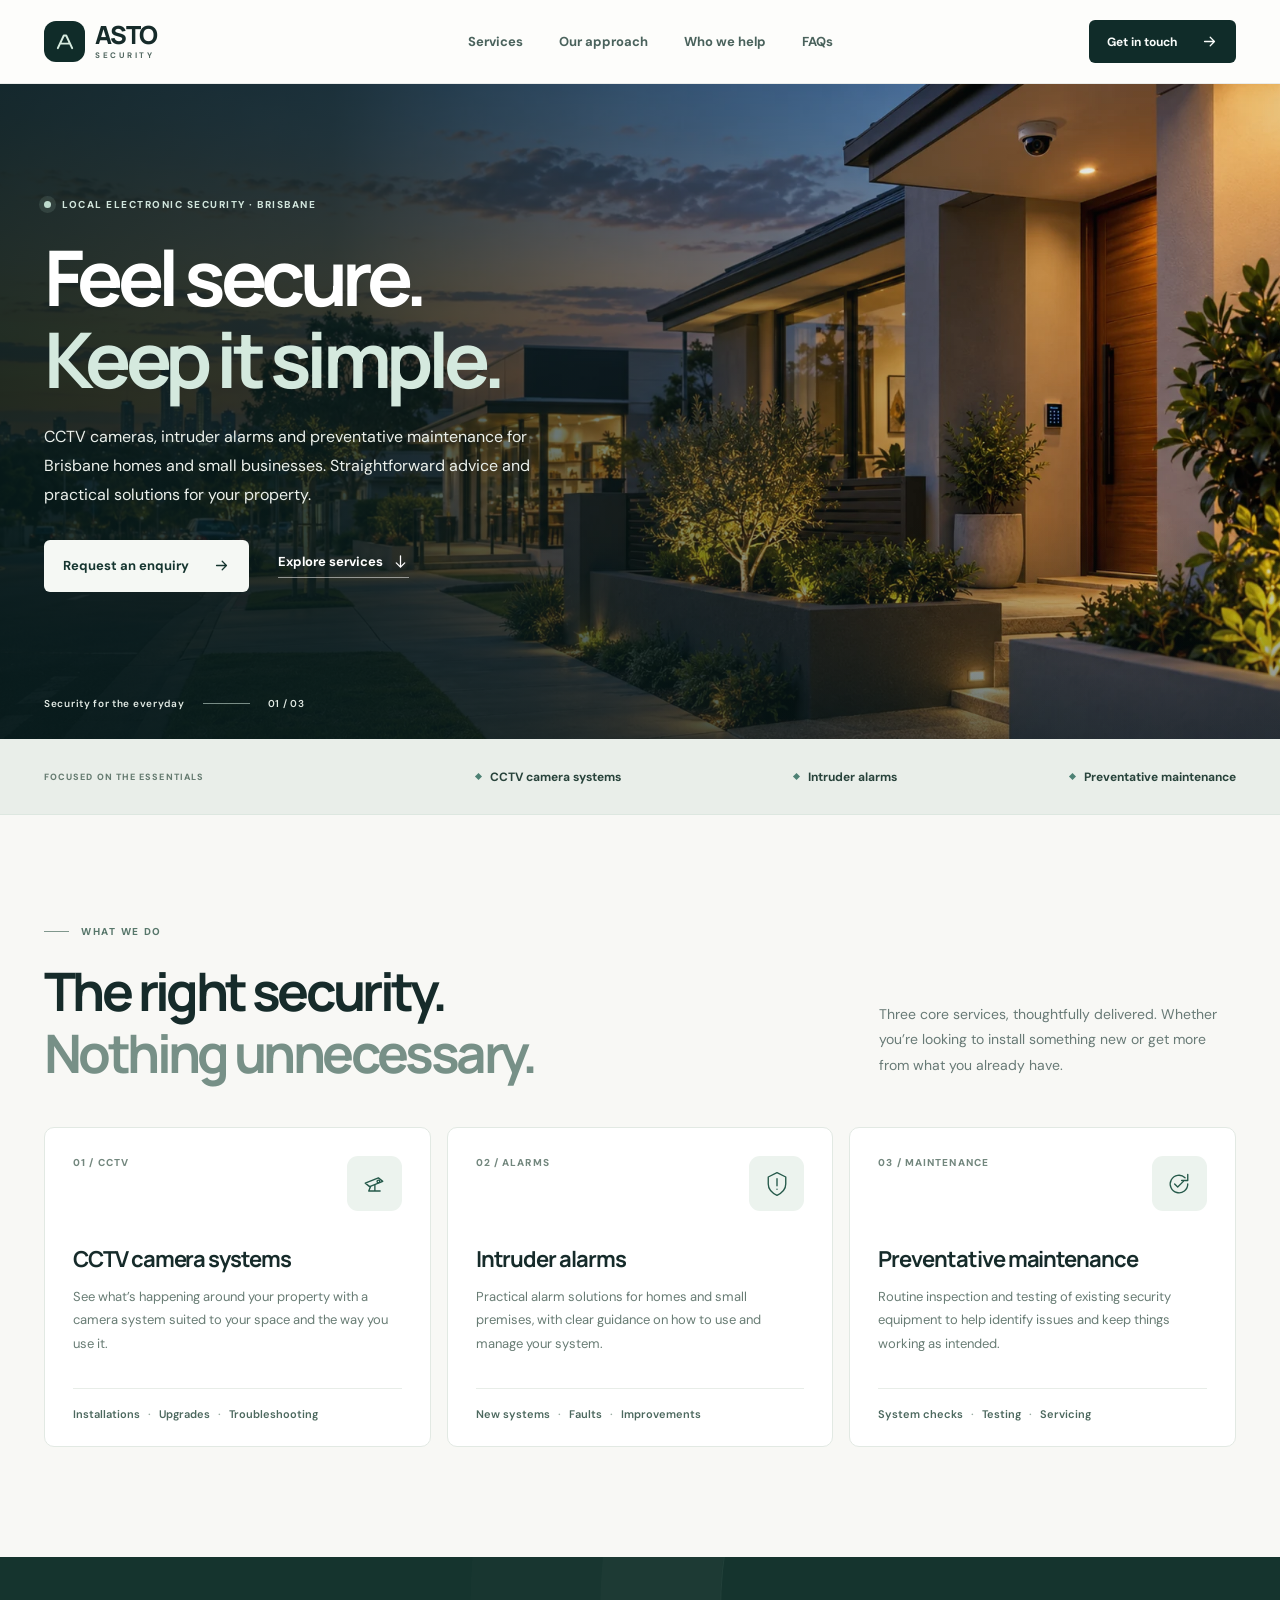
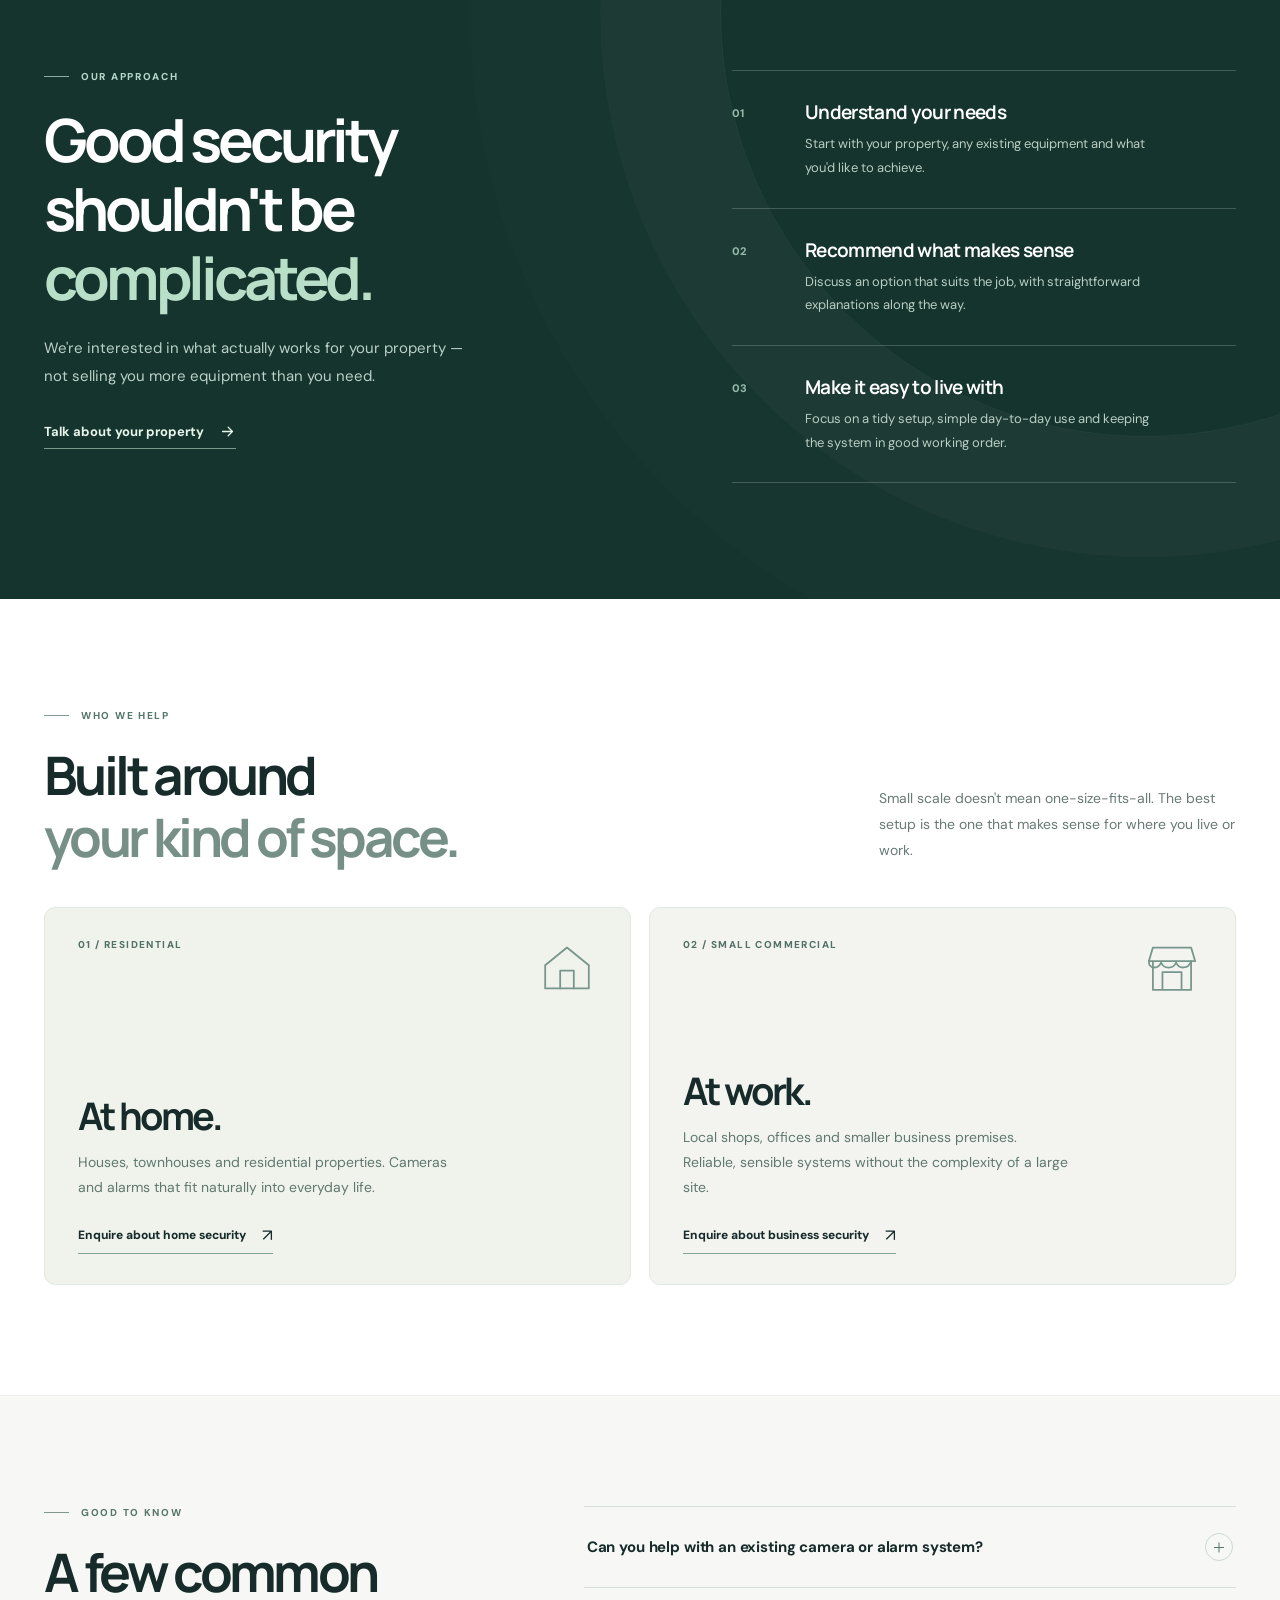
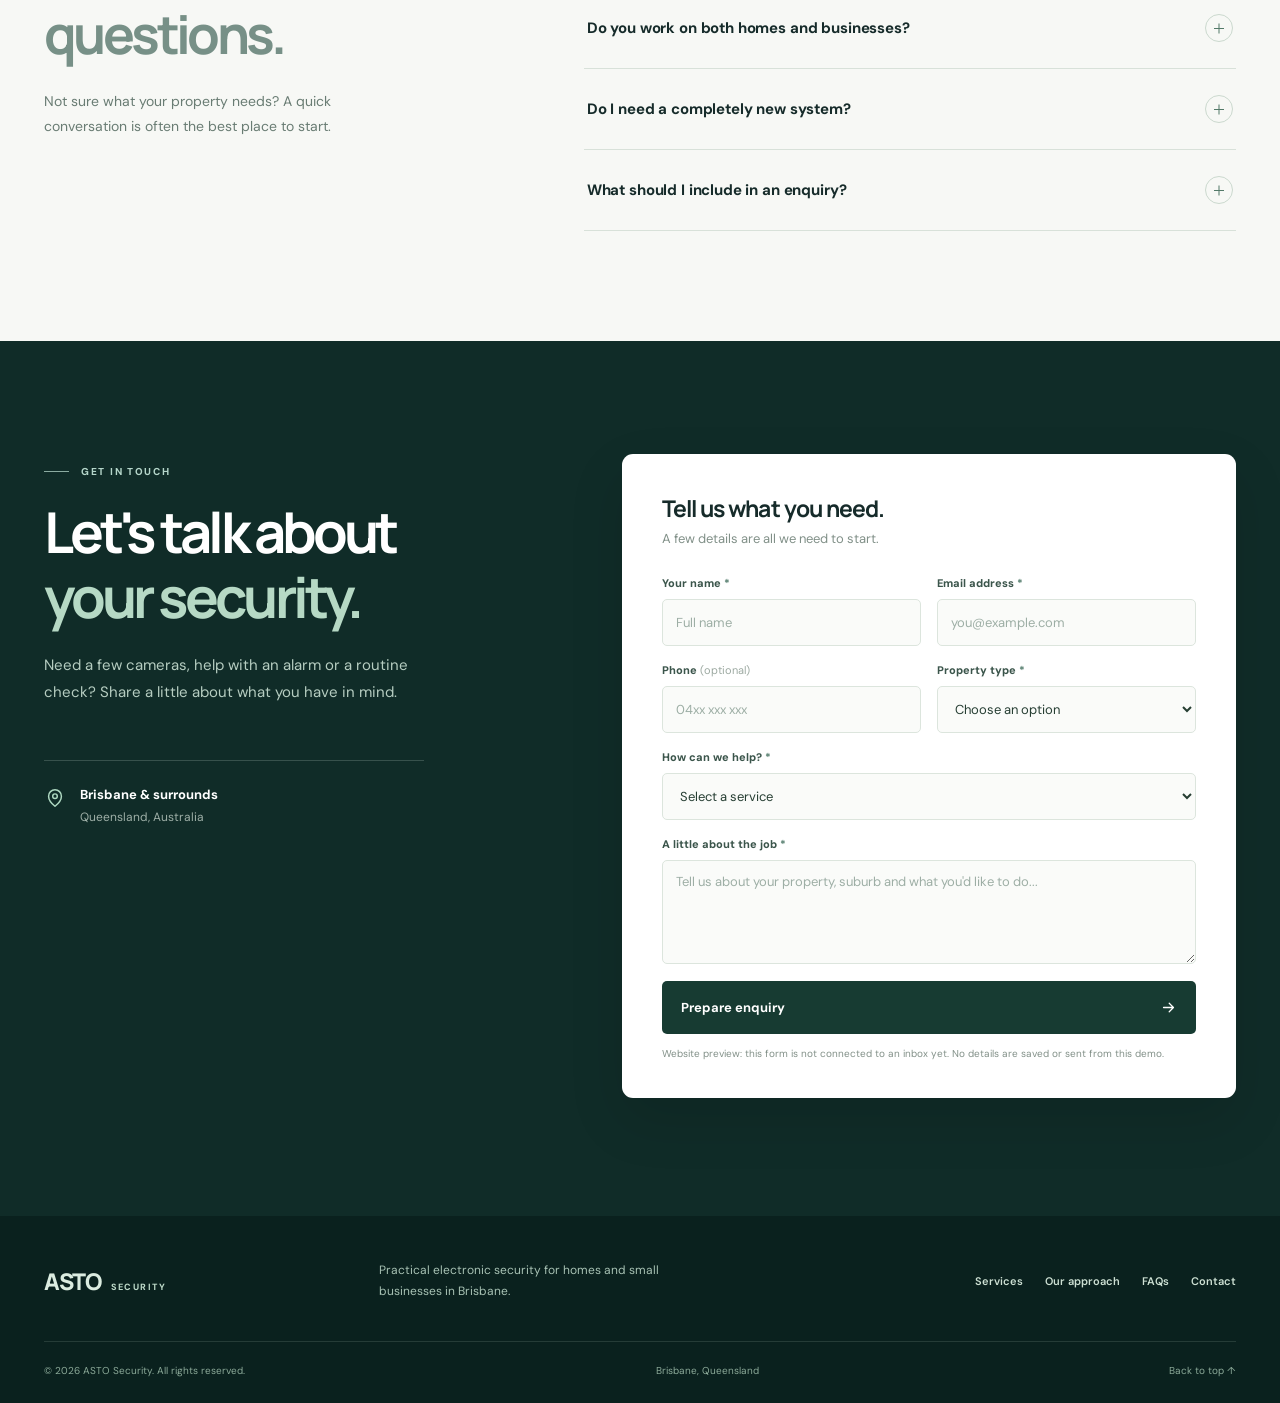
==== index.html @ 7aeac92a "Add ASTO Security website (approved concept design) Static one-page site for Brisbane residential an" ====
<!doctype html>
<html lang="en-AU">
<head>
  <meta charset="utf-8">
  <meta name="viewport" content="width=device-width, initial-scale=1">
  <meta name="theme-color" content="#f8f8f5">
  <meta name="description" content="ASTO Security offers CCTV camera systems, intruder alarms and preventative maintenance for Brisbane homes and small businesses.">
  <title>ASTO Security | CCTV, Alarms & Maintenance in Brisbane</title>
  <link rel="icon" href="assets/favicon.svg" type="image/svg+xml">
  <link rel="preconnect" href="https://fonts.googleapis.com">
  <link rel="preconnect" href="https://fonts.gstatic.com" crossorigin>
  <link href="https://fonts.googleapis.com/css2?family=DM+Sans:wght@400;500;600;700&family=Manrope:wght@400;500;600;700;800&display=swap" rel="stylesheet">
  <link rel="stylesheet" href="styles.css">
  <script src="script.js" defer></script>
</head>
<body>
  <a class="skip-link" href="#main">Skip to content</a>
  <header class="site-header" id="top">
    <div class="container header-row">
      <a class="brand" href="#top" aria-label="ASTO Security, back to top">
        <span class="brand-mark" aria-hidden="true"><svg viewBox="0 0 40 40" fill="none"><path d="M9 29.5 18.15 10h3.7L31 29.5M14.7 22.5h10.6" stroke="currentColor" stroke-width="3" stroke-linecap="round" stroke-linejoin="round"/></svg></span>
        <span class="brand-words"><strong>ASTO</strong><span>SECURITY</span></span>
      </a>
      <nav class="desktop-nav" aria-label="Main navigation">
        <a href="#services">Services</a>
        <a href="#approach">Our approach</a>
        <a href="#who-we-help">Who we help</a>
        <a href="#faq">FAQs</a>
      </nav>
      <a href="#contact" class="header-cta">Get in touch <svg aria-hidden="true" viewBox="0 0 24 24"><path d="M5 12h14m-6-6 6 6-6 6"/></svg></a>
      <button class="mobile-toggle" id="mobileToggle" type="button" aria-controls="mobileNav" aria-expanded="false" aria-label="Open navigation">
        <svg class="menu-icon" viewBox="0 0 24 24" aria-hidden="true"><path d="M4 7h16M4 12h16M4 17h16"/></svg>
        <svg class="close-icon" viewBox="0 0 24 24" aria-hidden="true"><path d="M5 5l14 14M19 5 5 19"/></svg>
      </button>
    </div>
    <nav class="mobile-nav" id="mobileNav" aria-label="Mobile navigation" inert>
      <a href="#services">Services</a><a href="#approach">Our approach</a><a href="#who-we-help">Who we help</a><a href="#faq">FAQs</a><a class="mobile-nav-contact" href="#contact">Get in touch <span>↗</span></a>
    </nav>
  </header>

  <main id="main">
    <section class="hero" aria-labelledby="hero-title">
      <div class="hero-image" role="img" aria-label="Warmly lit contemporary home with a CCTV camera at dusk, on a quiet Brisbane-style street"></div>
      <div class="container hero-inner">
        <div class="hero-content">
          <div class="hero-eyebrow"><span class="eyebrow-dot"></span> LOCAL ELECTRONIC SECURITY · BRISBANE</div>
          <h1 id="hero-title">Feel secure.<br><em>Keep it simple.</em></h1>
          <p>CCTV cameras, intruder alarms and preventative maintenance for Brisbane homes and small businesses. Straightforward advice and practical solutions for your property.</p>
          <div class="hero-actions">
            <a class="button button-light" href="#contact">Request an enquiry <svg viewBox="0 0 24 24" aria-hidden="true"><path d="M5 12h14m-6-6 6 6-6 6"/></svg></a>
            <a class="hero-text-link" href="#services">Explore services <svg viewBox="0 0 24 24" aria-hidden="true"><path d="M12 4v16m-6-6 6 6 6-6"/></svg></a>
          </div>
        </div>
      </div>
      <div class="hero-bottom container" aria-hidden="true"><span>Security for the everyday</span><span class="hero-bottom-rule"></span><span>01 / 03</span></div>
    </section>

    <div class="scope-band" aria-label="Our main services">
      <div class="container scope-inner">
        <div class="scope-label">FOCUSED ON THE ESSENTIALS</div>
        <div class="scope-entries"><span><i aria-hidden="true"></i> CCTV camera systems</span><span><i aria-hidden="true"></i> Intruder alarms</span><span><i aria-hidden="true"></i> Preventative maintenance</span></div>
      </div>
    </div>

    <section class="section services-section" id="services" aria-labelledby="services-heading">
      <div class="container">
        <div class="section-intro reveal">
          <div><div class="section-kicker"><span class="kicker-line"></span> WHAT WE DO</div><h2 id="services-heading">The right security.<br><span>Nothing unnecessary.</span></h2></div>
          <p>Three core services, thoughtfully delivered. Whether you’re looking to install something new or get more from what you already have.</p>
        </div>
        <div class="services-grid">
          <article class="service-card reveal">
            <div class="service-top"><span class="service-number">01 / CCTV</span><span class="service-icon" aria-hidden="true"><svg viewBox="0 0 32 32"><path d="m6 15 15-6 5 4-15 6-5-4Z"/><path d="m12 19-2 5h13M17 17v7"/><circle cx="21" cy="13" r="1.5"/></svg></span></div>
            <div><h3>CCTV camera systems</h3><p>See what’s happening around your property with a camera system suited to your space and the way you use it.</p></div>
            <div class="service-detail">Installations <span>·</span> Upgrades <span>·</span> Troubleshooting</div>
          </article>
          <article class="service-card reveal">
            <div class="service-top"><span class="service-number">02 / ALARMS</span><span class="service-icon" aria-hidden="true"><svg viewBox="0 0 32 32"><path d="m16 3 10 5v8c0 6-4 10-10 13C10 26 6 22 6 16V8l10-5Z"/><path d="M16 10v8m0 4h.01"/></svg></span></div>
            <div><h3>Intruder alarms</h3><p>Practical alarm solutions for homes and small premises, with clear guidance on how to use and manage your system.</p></div>
            <div class="service-detail">New systems <span>·</span> Faults <span>·</span> Improvements</div>
          </article>
          <article class="service-card reveal">
            <div class="service-top"><span class="service-number">03 / MAINTENANCE</span><span class="service-icon" aria-hidden="true"><svg viewBox="0 0 32 32"><path d="M26 16a10 10 0 1 1-3.1-7.2"/><path d="M26 5v7h-7"/><path d="m11 16 3.5 3.5L21 13"/></svg></span></div>
            <div><h3>Preventative maintenance</h3><p>Routine inspection and testing of existing security equipment to help identify issues and keep things working as intended.</p></div>
            <div class="service-detail">System checks <span>·</span> Testing <span>·</span> Servicing</div>
          </article>
        </div>
      </div>
    </section>

    <section class="approach-section" id="approach" aria-labelledby="approach-heading">
      <div class="container approach-grid">
        <div class="approach-heading reveal">
          <div class="section-kicker kicker-light"><span class="kicker-line"></span> OUR APPROACH</div>
          <h2 id="approach-heading">Good security<br>shouldn't be<br><em>complicated.</em></h2>
          <p>We're interested in what actually works for your property — not selling you more equipment than you need.</p>
          <a class="approach-link" href="#contact">Talk about your property <svg viewBox="0 0 24 24" aria-hidden="true"><path d="M5 12h14m-6-6 6 6-6 6"/></svg></a>
        </div>
        <div class="approach-steps">
          <div class="approach-step reveal"><span class="step-num">01</span><div><h3>Understand your needs</h3><p>Start with your property, any existing equipment and what you'd like to achieve.</p></div></div>
          <div class="approach-step reveal"><span class="step-num">02</span><div><h3>Recommend what makes sense</h3><p>Discuss an option that suits the job, with straightforward explanations along the way.</p></div></div>
          <div class="approach-step reveal"><span class="step-num">03</span><div><h3>Make it easy to live with</h3><p>Focus on a tidy setup, simple day-to-day use and keeping the system in good working order.</p></div></div>
        </div>
      </div>
    </section>

    <section class="section customers-section" id="who-we-help" aria-labelledby="customers-heading">
      <div class="container">
        <div class="section-intro customers-intro reveal">
          <div><div class="section-kicker"><span class="kicker-line"></span> WHO WE HELP</div><h2 id="customers-heading">Built around<br><span>your kind of space.</span></h2></div>
          <p>Small scale doesn't mean one-size-fits-all. The best setup is the one that makes sense for where you live or work.</p>
        </div>
        <div class="customer-grid">
          <article class="customer-card customer-home reveal">
            <div class="customer-card-top"><span>01 / RESIDENTIAL</span><svg viewBox="0 0 44 44" aria-hidden="true"><path d="m6 20 16-13 16 13v17H6V20Z"/><path d="M17 37V24h10v13"/></svg></div>
            <div><h3>At home.</h3><p>Houses, townhouses and residential properties. Cameras and alarms that fit naturally into everyday life.</p><a href="#contact">Enquire about home security <span aria-hidden="true">↗</span></a></div>
          </article>
          <article class="customer-card customer-business reveal">
            <div class="customer-card-top"><span>02 / SMALL COMMERCIAL</span><svg viewBox="0 0 44 44" aria-hidden="true"><path d="M5 17h34l-3-10H8L5 17Zm3 0v21h28V17M15 38V25h14v13"/><path d="M5 17c0 6 7 6 9 1 2 5 9 5 11 0 2 5 9 5 11-1"/></svg></div>
            <div><h3>At work.</h3><p>Local shops, offices and smaller business premises. Reliable, sensible systems without the complexity of a large site.</p><a href="#contact">Enquire about business security <span aria-hidden="true">↗</span></a></div>
          </article>
        </div>
      </div>
    </section>

    <section class="section faq-section" id="faq" aria-labelledby="faq-heading">
      <div class="container faq-grid">
        <div class="faq-heading reveal"><div class="section-kicker"><span class="kicker-line"></span> GOOD TO KNOW</div><h2 id="faq-heading">A few common<br><span>questions.</span></h2><p>Not sure what your property needs? A quick conversation is often the best place to start.</p></div>
        <div class="faq-list reveal">
          <details><summary>Can you help with an existing camera or alarm system?<span class="faq-plus" aria-hidden="true"></span></summary><p>Existing systems may be suitable for troubleshooting, servicing or targeted upgrades. What’s possible will depend on the equipment, its condition and compatibility.</p></details>
          <details><summary>Do you work on both homes and businesses?<span class="faq-plus" aria-hidden="true"></span></summary><p>ASTO is focused on residential properties and smaller commercial premises such as shops, small offices and local workshops around Brisbane.</p></details>
          <details><summary>Do I need a completely new system?<span class="faq-plus" aria-hidden="true"></span></summary><p>Not necessarily. Sometimes maintenance or a selective upgrade is all that's needed. We can discuss the existing system before considering replacement.</p></details>
          <details><summary>What should I include in an enquiry?<span class="faq-plus" aria-hidden="true"></span></summary><p>Just tell us your suburb, the type of property, and what you need help with. If you already have a system, its make and a few photos can be useful.</p></details>
        </div>
      </div>
    </section>

    <section class="contact-section" id="contact" aria-labelledby="contact-heading">
      <div class="container contact-grid">
        <div class="contact-left reveal">
          <div class="section-kicker kicker-light"><span class="kicker-line"></span> GET IN TOUCH</div>
          <h2 id="contact-heading">Let's talk about<br><em>your security.</em></h2>
          <p>Need a few cameras, help with an alarm or a routine check? Share a little about what you have in mind.</p>
          <div class="contact-location"><svg viewBox="0 0 24 24" aria-hidden="true"><path d="M19 10c0 5.4-7 11-7 11S5 15.4 5 10a7 7 0 0 1 14 0Z"/><circle cx="12" cy="10" r="2.5"/></svg><div><strong>Brisbane & surrounds</strong><span>Queensland, Australia</span></div></div>
          <p class="contact-email" id="contactEmailDisplay" hidden></p>
        </div>
        <div class="contact-form-card reveal">
          <div class="form-heading"><h3>Tell us what you need.</h3><p>A few details are all we need to start.</p></div>
          <form id="enquiryForm">
            <div class="field-row"><div class="field"><label for="fullName">Your name <span>*</span></label><input id="fullName" name="fullName" autocomplete="name" placeholder="Full name" required></div><div class="field"><label for="email">Email address <span>*</span></label><input id="email" name="email" type="email" autocomplete="email" placeholder="you@example.com" required></div></div>
            <div class="field-row"><div class="field"><label for="phone">Phone <span class="optional">(optional)</span></label><input id="phone" name="phone" type="tel" autocomplete="tel" placeholder="04xx xxx xxx"></div><div class="field"><label for="property">Property type <span>*</span></label><select id="property" name="property" required><option value="" disabled selected>Choose an option</option><option>Residential</option><option>Small business</option></select></div></div>
            <div class="field"><label for="service">How can we help? <span>*</span></label><select id="service" name="service" required><option value="" disabled selected>Select a service</option><option>CCTV cameras</option><option>Intruder alarms</option><option>Preventative maintenance</option><option>Not sure yet</option></select></div>
            <div class="field"><label for="message">A little about the job <span>*</span></label><textarea id="message" name="message" placeholder="Tell us about your property, suburb and what you'd like to do..." rows="4" required></textarea></div>
            <button class="form-submit" type="submit">Prepare enquiry <svg viewBox="0 0 24 24" aria-hidden="true"><path d="M5 12h14m-6-6 6 6-6 6"/></svg></button>
            <p class="form-feedback" role="status" aria-live="polite" id="formFeedback"></p>
            <p class="form-disclaimer">Website preview: this form is not connected to an inbox yet. No details are saved or sent from this demo.</p>
          </form>
        </div>
      </div>
    </section>
  </main>

  <footer class="footer"><div class="container footer-main">
    <a class="footer-brand" href="#top">ASTO <span>SECURITY</span></a>
    <p>Practical electronic security for homes and small businesses in Brisbane.</p>
    <div class="footer-links"><a href="#services">Services</a><a href="#approach">Our approach</a><a href="#faq">FAQs</a><a href="#contact">Contact</a></div>
  </div><div class="container footer-bottom"><span>© <span id="year">2026</span> ASTO Security. All rights reserved.</span><span>Brisbane, Queensland</span><a href="#top">Back to top ↑</a></div></footer>
</body>
</html>
---- styles.css ----
:root{
  --paper:#f8f8f5;--white:#fff;--ink:#162b2a;--dark:#102c29;--dark2:#173b36;
  --muted:#687a76;--line:#e0e6e2;--soft:#edf2ee;--accent:#c7e5d8;--max:1200px;
}
*,*::before,*::after{box-sizing:border-box}
html{scroll-behavior:smooth;scroll-padding-top:80px}
body{margin:0;background:var(--paper);color:var(--ink);font-family:'DM Sans',Arial,sans-serif;-webkit-font-smoothing:antialiased}
body.menu-open{overflow:hidden}
h1,h2,h3,p{margin-top:0}
h1,h2,h3{font-family:'Manrope','DM Sans',Arial,sans-serif}
a{color:inherit;text-decoration:none}
button,input,select,textarea{font:inherit}
button{cursor:pointer}
svg{display:block}
button:focus-visible,a:focus-visible,input:focus-visible,textarea:focus-visible,select:focus-visible,summary:focus-visible{outline:3px solid #79a99f;outline-offset:4px}
::selection{background:#bfded1;color:#102c29}
.container{width:min(var(--max),calc(100% - 88px));margin:auto}
.skip-link{position:fixed;z-index:999;top:-80px;left:12px;padding:12px 18px;background:white;color:#172d28;border-radius:8px}
.skip-link:focus{top:12px}
/* Header */
.site-header{height:84px;background:#fdfdfb;position:relative;z-index:30;border-bottom:1px solid rgba(15,45,39,.08)}
.header-row{height:100%;display:flex;align-items:center;justify-content:space-between;gap:24px}
.brand{display:flex;gap:10px;align-items:center;min-width:168px;line-height:1}
.brand-mark{width:41px;height:41px;border-radius:12px;background:var(--dark);color:#d6ebdf;display:grid;place-items:center}
.brand-mark svg{width:26px;height:26px}
.brand-words{display:grid;gap:5px}
.brand-words strong{font-family:Manrope,Arial,sans-serif;font-size:25px;font-weight:800;line-height:.86;letter-spacing:-.065em}
.brand-words span{font-size:8px;letter-spacing:.34em;font-weight:700;color:#516760}
.desktop-nav{display:flex;gap:36px;align-items:center;margin-left:auto;margin-right:auto}
.desktop-nav a{font-size:13px;font-weight:700;color:#4a625c;transition:color .2s}
.desktop-nav a:hover{color:#0c2823}
.header-cta{min-height:43px;white-space:nowrap;display:flex;align-items:center;gap:24px;background:var(--dark);color:#f9fcfa;padding:0 18px;border-radius:6px;font-size:12px;font-weight:700;transition:background .2s,transform .2s}
.header-cta:hover{background:#27554c;transform:translateY(-1px)}
.header-cta svg,.button svg,.approach-link svg,.form-submit svg,.hero-text-link svg{height:17px;width:17px;fill:none;stroke:currentColor;stroke-width:1.8;stroke-linecap:round;stroke-linejoin:round}
.mobile-toggle,.mobile-nav{display:none}
/* Hero */
.hero{min-height:655px;position:relative;isolation:isolate;overflow:hidden;background:#1a3431;color:white}
.hero-image{position:absolute;inset:0;z-index:-2;background-image:url('assets/asto-home-hero.webp');background-size:cover;background-position:center 52%;transform:scale(1.025)}
.hero:before{content:"";position:absolute;inset:0;z-index:-1;background:linear-gradient(90deg,rgba(7,27,27,.89) 0%,rgba(8,28,29,.82) 26%,rgba(8,28,29,.50) 51%,rgba(9,28,27,.08) 87%),linear-gradient(0deg,rgba(7,22,23,.53),transparent 34%)}
.hero-inner{position:relative;min-height:655px;display:flex;align-items:center;padding:72px 0 105px}
.hero-content{max-width:700px}
.hero-eyebrow{display:flex;align-items:center;gap:11px;color:#d1e5dc;font-size:10px;letter-spacing:.15em;font-weight:800}
.eyebrow-dot{height:7px;width:7px;background:#bfdccf;border-radius:50%;box-shadow:0 0 0 5px rgba(191,220,207,.12)}
.hero h1{font-size:clamp(57px,6vw,90px);line-height:1.065;letter-spacing:-.072em;font-weight:700;margin:25px 0 22px}
.hero h1 em{font-style:normal;color:#d4e9de}
.hero-content>p{max-width:526px;font-size:16px;line-height:1.83;color:#ebf0eb;margin-bottom:30px}
.hero-actions{display:flex;align-items:center;gap:29px;flex-wrap:wrap}
.button{display:inline-flex;align-items:center;justify-content:space-between;gap:24px;border-radius:6px;min-height:52px;padding:0 19px;font-size:13px;font-weight:700;transition:background .2s,transform .2s}
.button:hover{transform:translateY(-2px)}
.button-light{background:#f5f8f4;color:#15352f}
.button-light:hover{background:#dcebe2}
.hero-text-link{display:inline-flex;gap:9px;align-items:center;color:#fff;font-size:13px;font-weight:700;border-bottom:1px solid rgba(255,255,255,.5);padding-bottom:7px;transition:color .2s}
.hero-text-link:hover{color:#d3eadf}
.hero-bottom{position:absolute;left:50%;transform:translateX(-50%);bottom:29px;display:flex;align-items:center;gap:18px;letter-spacing:.07em;color:#e2eae4;font-size:10px;font-weight:600}
.hero-bottom-rule{height:1px;width:47px;background:#b4c9c0;opacity:.65}
/* Scope bar */
.scope-band{background:#e9eee9;border-bottom:1px solid #dde7e0}
.scope-inner{min-height:75px;display:flex;align-items:center;justify-content:space-between;gap:30px}
.scope-label{font-size:9px;letter-spacing:.12em;font-weight:800;color:#657b70;white-space:nowrap}
.scope-entries{display:flex;align-items:center;justify-content:space-between;gap:52px;flex:0 1 760px}
.scope-entries span{display:flex;align-items:center;gap:9px;font-size:12px;color:#28433b;font-weight:700;white-space:nowrap}
.scope-entries i{display:block;height:5px;width:5px;background:#4d8174;transform:rotate(45deg);flex:none}
/* Section typography */
.section{padding:110px 0}
.section-kicker{display:flex;align-items:center;gap:12px;color:#58776b;font-size:10px;font-weight:800;letter-spacing:.17em;margin-bottom:22px}
.kicker-line{height:1px;width:25px;background:currentColor;opacity:.75}
.section-kicker.kicker-light{color:#b5d6ca}
.section-intro{display:flex;justify-content:space-between;align-items:end;gap:60px;margin-bottom:44px}
.section-intro h2,.faq-heading h2{font-size:clamp(37px,4.15vw,60px);line-height:1.16;letter-spacing:-.068em;font-weight:700;margin:0}
.section-intro h2 span,.faq-heading h2 span{color:#779087}
.section-intro>p{max-width:357px;margin:0 0 4px;font-size:14px;line-height:1.85;color:var(--muted)}
/* Services */
.services-section{background:var(--paper)}
.services-grid{display:grid;grid-template-columns:repeat(3,minmax(0,1fr));gap:16px}
.service-card{min-height:320px;background:#fff;border:1px solid #e2e9e3;border-radius:10px;padding:28px 28px 25px;display:flex;flex-direction:column;justify-content:space-between;gap:23px;transition:transform .25s,box-shadow .25s,border-color .25s}
.service-card:hover{transform:translateY(-4px);box-shadow:0 22px 42px rgba(25,54,43,.06);border-color:#c3d2c8}
.service-top{display:flex;align-items:start;justify-content:space-between;gap:12px}
.service-number{font-size:10px;font-weight:800;letter-spacing:.11em;color:#73877e}
.service-icon{height:55px;width:55px;border-radius:11px;background:#ecf3ee;display:grid;place-items:center;color:#25594a}
.service-icon svg{height:28px;width:28px;fill:none;stroke:currentColor;stroke-width:1.55;stroke-linecap:round;stroke-linejoin:round}
.service-card h3{font-size:22px;letter-spacing:-.048em;line-height:1.28;margin:0 0 12px;font-weight:700}
.service-card p{font-size:13px;line-height:1.8;color:#687c74;margin:0}
.service-detail{padding-top:18px;border-top:1px solid #e8ede8;font-size:11px;color:#4c685e;font-weight:600}
.service-detail span{margin:0 5px;color:#9baea3}
/* Approach */
.approach-section{padding:113px 0 116px;background:#15342e;color:#fff;position:relative;overflow:hidden}
.approach-section:before{content:"";position:absolute;pointer-events:none;right:-290px;top:-370px;width:850px;height:850px;border-radius:50%;border:1px solid rgba(215,237,220,.065);box-shadow:0 0 0 120px rgba(215,237,220,.018),0 0 0 250px rgba(215,237,220,.012)}
.approach-grid{display:grid;grid-template-columns:1fr .88fr;gap:115px;position:relative}
.approach-heading h2{font-size:clamp(42px,4.65vw,68px);line-height:1.16;letter-spacing:-.07em;font-weight:700;margin:0 0 23px}
.approach-heading h2 em{font-style:normal;color:#b9dfc9}
.approach-heading>p{font-size:15px;color:#bbd0c7;line-height:1.86;max-width:420px;margin-bottom:29px}
.approach-link{display:inline-flex;gap:15px;align-items:center;border-bottom:1px solid rgba(198,226,211,.58);padding-bottom:8px;color:#e7f5ea;font-size:13px;font-weight:700}
.approach-steps{align-self:center;border-top:1px solid rgba(237,247,237,.2)}
.approach-step{display:grid;grid-template-columns:48px 1fr;gap:25px;padding:28px 0;border-bottom:1px solid rgba(237,247,237,.2)}
.step-num{font-size:11px;font-weight:800;color:#95baaa;padding-top:7px}
.approach-step h3{font-size:19px;letter-spacing:-.035em;margin-bottom:7px;font-weight:650}
.approach-step p{font-size:13px;line-height:1.82;color:#b9cec3;margin:0;max-width:350px}
/* Who we help */
.customers-section{background:#fff}
.customers-intro{margin-bottom:40px}
.customer-grid{display:grid;grid-template-columns:1fr 1fr;gap:18px}
.customer-card{min-height:378px;border:1px solid #e0e8e1;border-radius:11px;padding:30px 33px;display:flex;flex-direction:column;justify-content:space-between;transition:transform .22s}
.customer-card:hover{transform:translateY(-3px)}
.customer-home{background:#eff3ec}
.customer-business{background:#f3f4f0}
.customer-card-top{display:flex;align-items:start;justify-content:space-between;gap:20px}
.customer-card-top>span{font-size:10px;letter-spacing:.14em;font-weight:800;color:#527066}
.customer-card-top svg{height:60px;width:60px;fill:none;stroke:#77968c;stroke-width:1.3;stroke-linecap:round;stroke-linejoin:round}
.customer-card h3{font-size:38px;letter-spacing:-.065em;margin:0 0 9px}
.customer-card p{font-size:14px;line-height:1.8;color:#607870;max-width:390px;margin:0 0 23px}
.customer-card a{display:inline-flex;align-items:center;gap:16px;font-size:12px;font-weight:800;border-bottom:1px solid #83a498;padding-bottom:7px}
.customer-card a span{font-size:17px;font-weight:400}
/* FAQ */
.faq-section{background:#f7f8f5;border-top:1px solid #edf0ec}
.faq-grid{display:grid;grid-template-columns:.8fr 1.2fr;gap:105px}
.faq-heading>p{font-size:14px;line-height:1.8;max-width:340px;color:#697c73;margin:24px 0 0}
.faq-list{border-top:1px solid #d8e1d9}
.faq-list details{border-bottom:1px solid #d8e1d9;padding:0 2px}
.faq-list summary{list-style:none;display:flex;align-items:center;justify-content:space-between;gap:22px;font-size:15px;font-weight:700;letter-spacing:-.01em;cursor:pointer;min-height:80px;padding:19px 1px}
.faq-list summary::-webkit-details-marker{display:none}
.faq-plus{width:28px;height:28px;border:1px solid #cbd9ce;border-radius:50%;flex:none;position:relative}
.faq-plus:before,.faq-plus:after{content:"";background:#537968;width:10px;height:1px;position:absolute;left:8px;top:13px;transition:transform .2s}
.faq-plus:after{transform:rotate(90deg)}
.faq-list details[open] .faq-plus:after{transform:rotate(0)}
.faq-list details p{font-size:13px;color:#63786f;line-height:1.84;max-width:515px;margin:-3px 39px 25px 1px}
/* Contact */
.contact-section{background:#102c28;color:white;padding:113px 0 118px}
.contact-grid{display:grid;grid-template-columns:.88fr 1.12fr;gap:95px;align-items:start}
.contact-left{padding-top:11px}
.contact-left h2{font-size:clamp(42px,4.4vw,65px);line-height:1.14;letter-spacing:-.07em;margin:0 0 23px}
.contact-left h2 em{font-style:normal;color:#b6d9c5}
.contact-left>p:not(.contact-email){max-width:410px;font-size:15px;line-height:1.83;color:#b6cdc1;margin:0 0 53px}
.contact-location{display:flex;gap:14px;align-items:start;padding-top:25px;border-top:1px solid rgba(233,247,236,.18);max-width:380px}
.contact-location svg{height:22px;width:22px;flex:none;fill:none;stroke:#aed8c1;stroke-width:1.6;stroke-linecap:round;stroke-linejoin:round;margin-top:1px}
.contact-location strong{display:block;font-size:13px;font-weight:700;margin-bottom:6px}
.contact-location span{display:block;font-size:12px;color:#9eafa7}
.contact-email{margin-top:18px;font-size:13px;color:#d9ede0}
.contact-form-card{background:#fff;color:var(--ink);border-radius:11px;padding:38px 40px 36px;box-shadow:0 22px 55px rgba(0,0,0,.12)}
.form-heading h3{font-size:23px;letter-spacing:-.04em;margin:0 0 6px}
.form-heading p{font-size:13px;color:#819088;margin:0 0 29px}
.field-row{display:grid;grid-template-columns:1fr 1fr;gap:16px}
.field{display:flex;flex-direction:column;gap:9px;margin-bottom:17px;min-width:0}
.field label{font-size:11px;font-weight:800;color:#3b554b}
.field label span{color:#557e6e}.field label .optional{font-weight:400;color:#9ca9a1}
.field input,.field select,.field textarea{width:100%;border:1px solid #dce5dd;background:#fafbf9;color:#263e33;border-radius:5px;padding:12px 13px;min-height:47px;outline:none;font-size:13px;transition:border-color .2s,box-shadow .2s}
.field input::placeholder,.field textarea::placeholder{color:#9daea5}
.field input:focus,.field select:focus,.field textarea:focus{border-color:#7aab90;box-shadow:0 0 0 3px rgba(104,159,125,.13)}
.field textarea{resize:vertical;min-height:104px}
.form-submit{width:100%;min-height:53px;background:#173b32;border:0;color:#fff;border-radius:5px;display:flex;align-items:center;justify-content:space-between;padding:0 19px;font-size:13px;font-weight:700;transition:background .2s}
.form-submit:hover{background:#2c5a4a}
.form-feedback{font-size:12px;color:#426d55;line-height:1.5;margin:12px 0 0}.form-feedback:empty{display:none}
.form-disclaimer{font-size:10px;color:#829088;line-height:1.6;margin:12px 0 0}
/* Footer */
.footer{background:#0a211e;color:#dbece0}
.footer-main{display:grid;grid-template-columns:1fr 1.3fr 1.5fr;gap:45px;align-items:center;padding:44px 0 40px}
.footer-brand{font-family:Manrope,Arial,sans-serif;font-size:23px;letter-spacing:-.065em;font-weight:800;white-space:nowrap}
.footer-brand span{font-family:'DM Sans',Arial,sans-serif;font-size:9px;letter-spacing:.16em;color:#bdd9c8;margin-left:7px}
.footer-main p{font-size:12px;line-height:1.7;color:#a8c2b4;margin:0;max-width:285px}
.footer-links{display:flex;justify-content:flex-end;gap:22px;flex-wrap:wrap}
.footer-links a{font-size:11px;font-weight:600;color:#cde0d3}
.footer-links a:hover,.footer-bottom a:hover{text-decoration:underline}
.footer-bottom{border-top:1px solid rgba(216,237,220,.13);display:flex;align-items:center;justify-content:space-between;gap:20px;padding:22px 0 26px;color:#8caa99;font-size:10px}
/* Motion */
.reveal{opacity:0;transform:translateY(16px);transition:opacity .55s ease,transform .55s ease}
.reveal.is-visible{opacity:1;transform:translateY(0)}
/* Tablet */
@media(max-width:1100px){
 .container{width:min(var(--max),calc(100% - 58px))}
 .desktop-nav{gap:20px}
 .hero h1{font-size:clamp(58px,6.8vw,80px)}
 .approach-grid{gap:70px}.faq-grid{gap:60px}.contact-grid{gap:60px}
 .scope-entries{gap:20px}.scope-label{font-size:8px}
}
@media(max-width:900px){
 .desktop-nav{gap:13px}.desktop-nav a{font-size:11px}
 .site-header{height:75px}.hero,.hero-inner{min-height:630px}
 .scope-inner{flex-direction:column;align-items:stretch;justify-content:center;gap:15px;padding:20px 0}
 .scope-entries{justify-content:space-between;gap:15px;flex:unset}
 .section{padding:86px 0}.approach-section{padding:89px 0}
 .approach-grid,.contact-grid{gap:50px}
 .service-card{padding:25px 21px;min-height:340px}
 .service-card h3{font-size:20px}
 .service-detail{font-size:10px}
 .faq-grid{gap:40px}
 .contact-section{padding:85px 0}
 .contact-form-card{padding:30px 25px}
 .footer-main{grid-template-columns:1fr 1.3fr;gap:25px}.footer-links{grid-column:1/-1;justify-content:flex-start}
}
/* Mobile */
@media(max-width:760px){
 html{scroll-padding-top:72px}
 .container{width:calc(100% - 40px)}
 .site-header{height:72px}
 .brand-mark{height:37px;width:37px}.brand-words strong{font-size:22px}
 .desktop-nav,.header-cta{display:none}
 .mobile-toggle{height:40px;width:43px;border:1px solid #dce5df;background:#fff;border-radius:6px;display:grid;place-items:center;color:#203e36}
 .mobile-toggle svg{height:22px;width:22px;stroke:currentColor;stroke-width:1.7;stroke-linecap:round;fill:none}
 .mobile-toggle .close-icon{display:none}
 .mobile-toggle[aria-expanded=true] .menu-icon{display:none}
 .mobile-toggle[aria-expanded=true] .close-icon{display:block}
 .mobile-nav{position:absolute;top:72px;left:0;right:0;background:#fdfdfb;box-shadow:0 15px 20px rgba(5,30,24,.12);border-bottom:1px solid #dae5dd;padding:11px 20px 25px;display:none;flex-direction:column}
 .mobile-nav.is-open{display:flex}
 .mobile-nav a{display:block;padding:15px 1px;font-size:15px;font-weight:700;border-bottom:1px solid #edf0ed}
 .mobile-nav-contact{display:flex!important;justify-content:space-between;color:#29604e}
 .hero,.hero-inner{min-height:655px}
 .hero-image{background-position:64% center}
 .hero:before{background:linear-gradient(90deg,rgba(6,23,24,.83),rgba(6,25,26,.43)),linear-gradient(0deg,rgba(4,18,19,.58),transparent 70%)}
 .hero-inner{padding:70px 0 99px}
 .hero-content{max-width:550px}
 .hero h1{font-size:clamp(51px,10vw,69px);line-height:1.1}
 .hero-content>p{font-size:15px;line-height:1.77;max-width:470px}
 .hero-bottom{bottom:23px}
 .scope-entries{flex-wrap:wrap;justify-content:flex-start;gap:10px 21px}.scope-entries span{font-size:11px}
 .section-intro{flex-direction:column;align-items:start;gap:23px}
 .section-intro>p{max-width:560px}
 .section-intro h2,.faq-heading h2{font-size:clamp(38px,7.3vw,54px)}
 .services-grid{grid-template-columns:1fr;gap:12px}
 .service-card{min-height:260px;gap:17px;padding:26px}
 .service-icon{width:48px;height:48px}
 .approach-grid,.faq-grid,.contact-grid{grid-template-columns:1fr;gap:50px}
 .approach-heading h2{font-size:clamp(43px,8vw,62px)}
 .approach-steps{margin-top:5px}
 .customer-grid{grid-template-columns:1fr;gap:13px}
 .customer-card{min-height:305px}
 .faq-grid{gap:28px}
 .faq-heading>p{margin:18px 0 0}
 .contact-section{padding:79px 0}
 .contact-left>p:not(.contact-email){margin-bottom:26px}
 .contact-grid{gap:38px}
 .contact-form-card{padding:30px 24px}
 .footer-main{grid-template-columns:1fr;gap:14px;padding:34px 0 30px}
 .footer-links{grid-column:auto;justify-content:flex-start;gap:12px 20px;margin-top:12px}
 .footer-bottom{flex-wrap:wrap;gap:11px}
}
@media(max-width:460px){
 .container{width:calc(100% - 34px)}
 .hero,.hero-inner{min-height:650px}
 .hero-eyebrow{font-size:9px;letter-spacing:.09em}
 .hero h1{font-size:clamp(47px,11vw,56px);letter-spacing:-.064em}
 .hero-actions{gap:20px}
 .hero-text-link{font-size:12px}
 .scope-label{font-size:8px}.scope-entries{gap:10px 13px}.scope-entries span{font-size:10px}
 .section{padding:75px 0}
 .section-intro h2,.faq-heading h2{font-size:39px}
 .approach-section{padding:75px 0}
 .approach-heading h2{font-size:45px}
 .approach-step{grid-template-columns:34px 1fr;gap:13px}
 .customer-card{padding:25px;min-height:302px}
 .customer-card h3{font-size:33px}
 .faq-list summary{font-size:14px;min-height:77px}
 .field-row{grid-template-columns:1fr;gap:0}
 .contact-form-card{padding:27px 20px}
 .contact-left h2{font-size:45px}
 .footer-bottom span:nth-child(2){display:none}
}
@media(prefers-reduced-motion:reduce){
 *,*::before,*::after{scroll-behavior:auto!important;transition-duration:.01ms!important;animation-duration:.01ms!important}
 .reveal{opacity:1;transform:none}
}
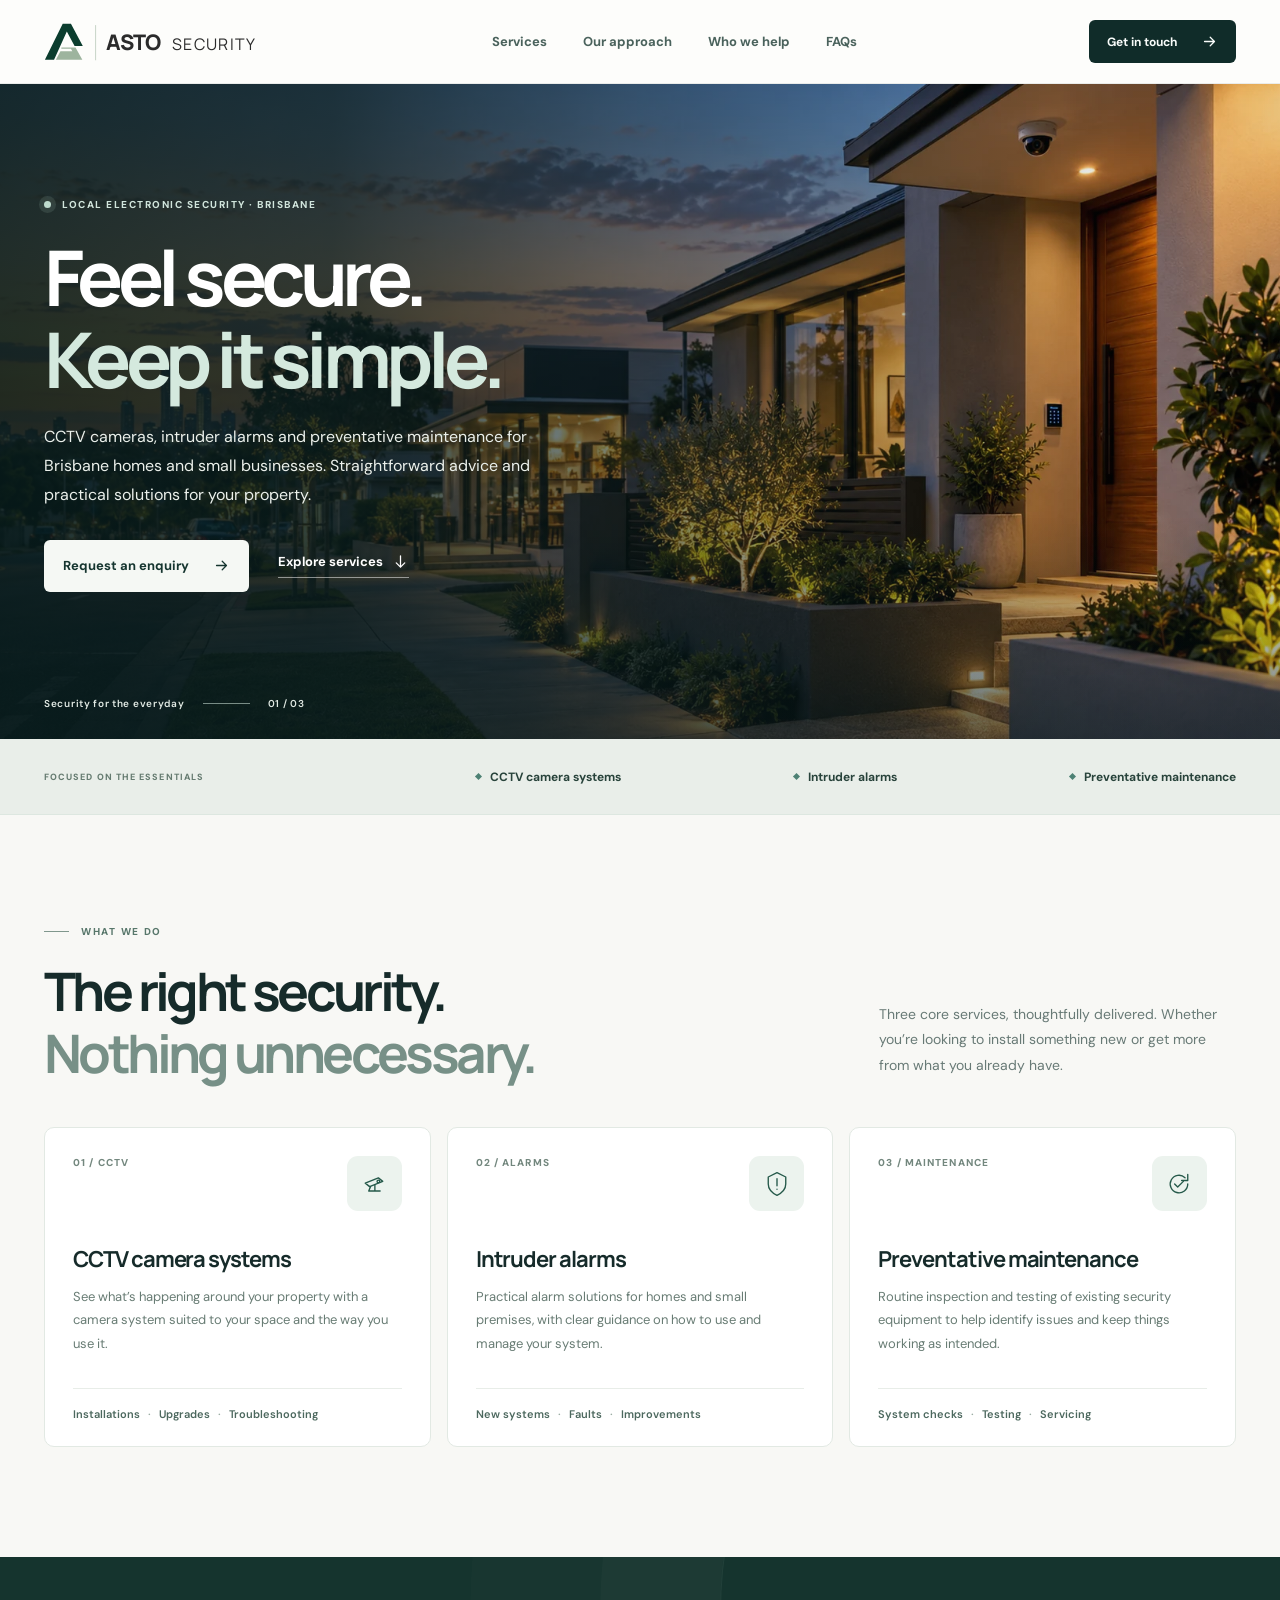
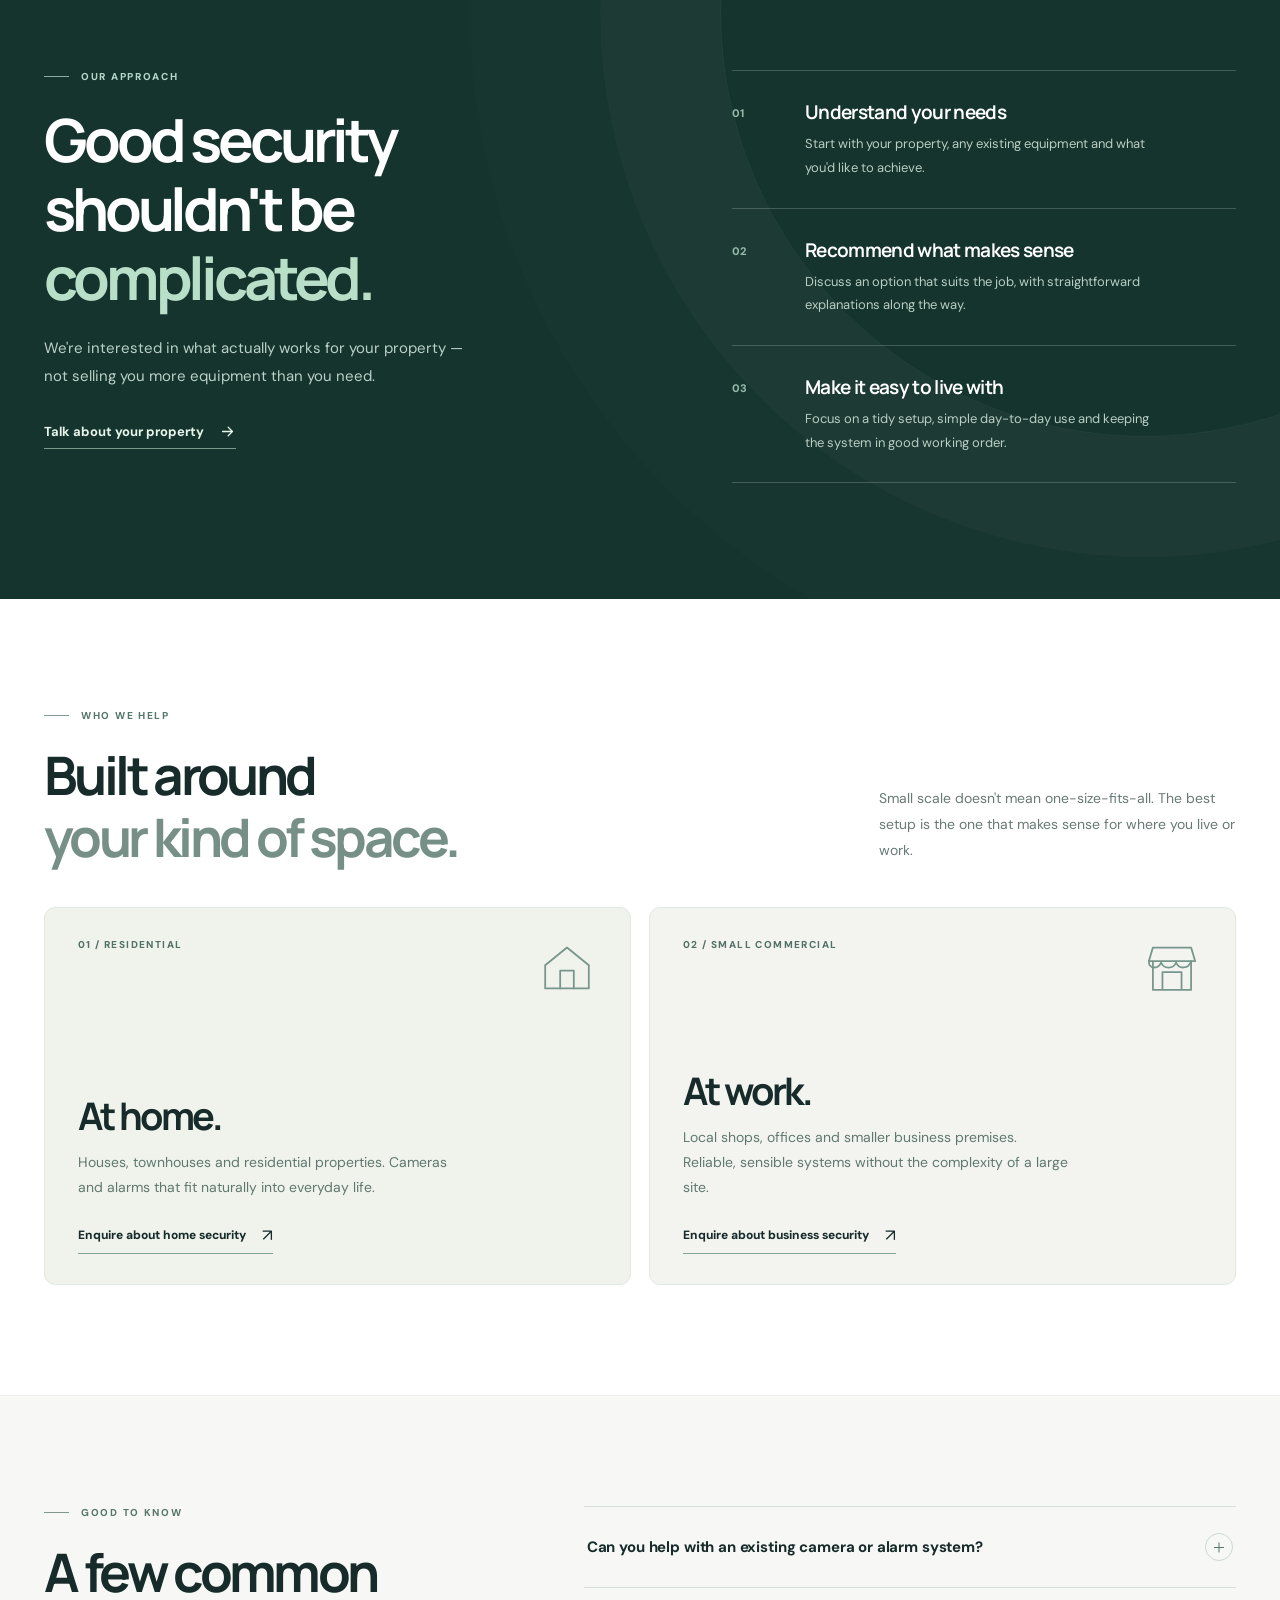
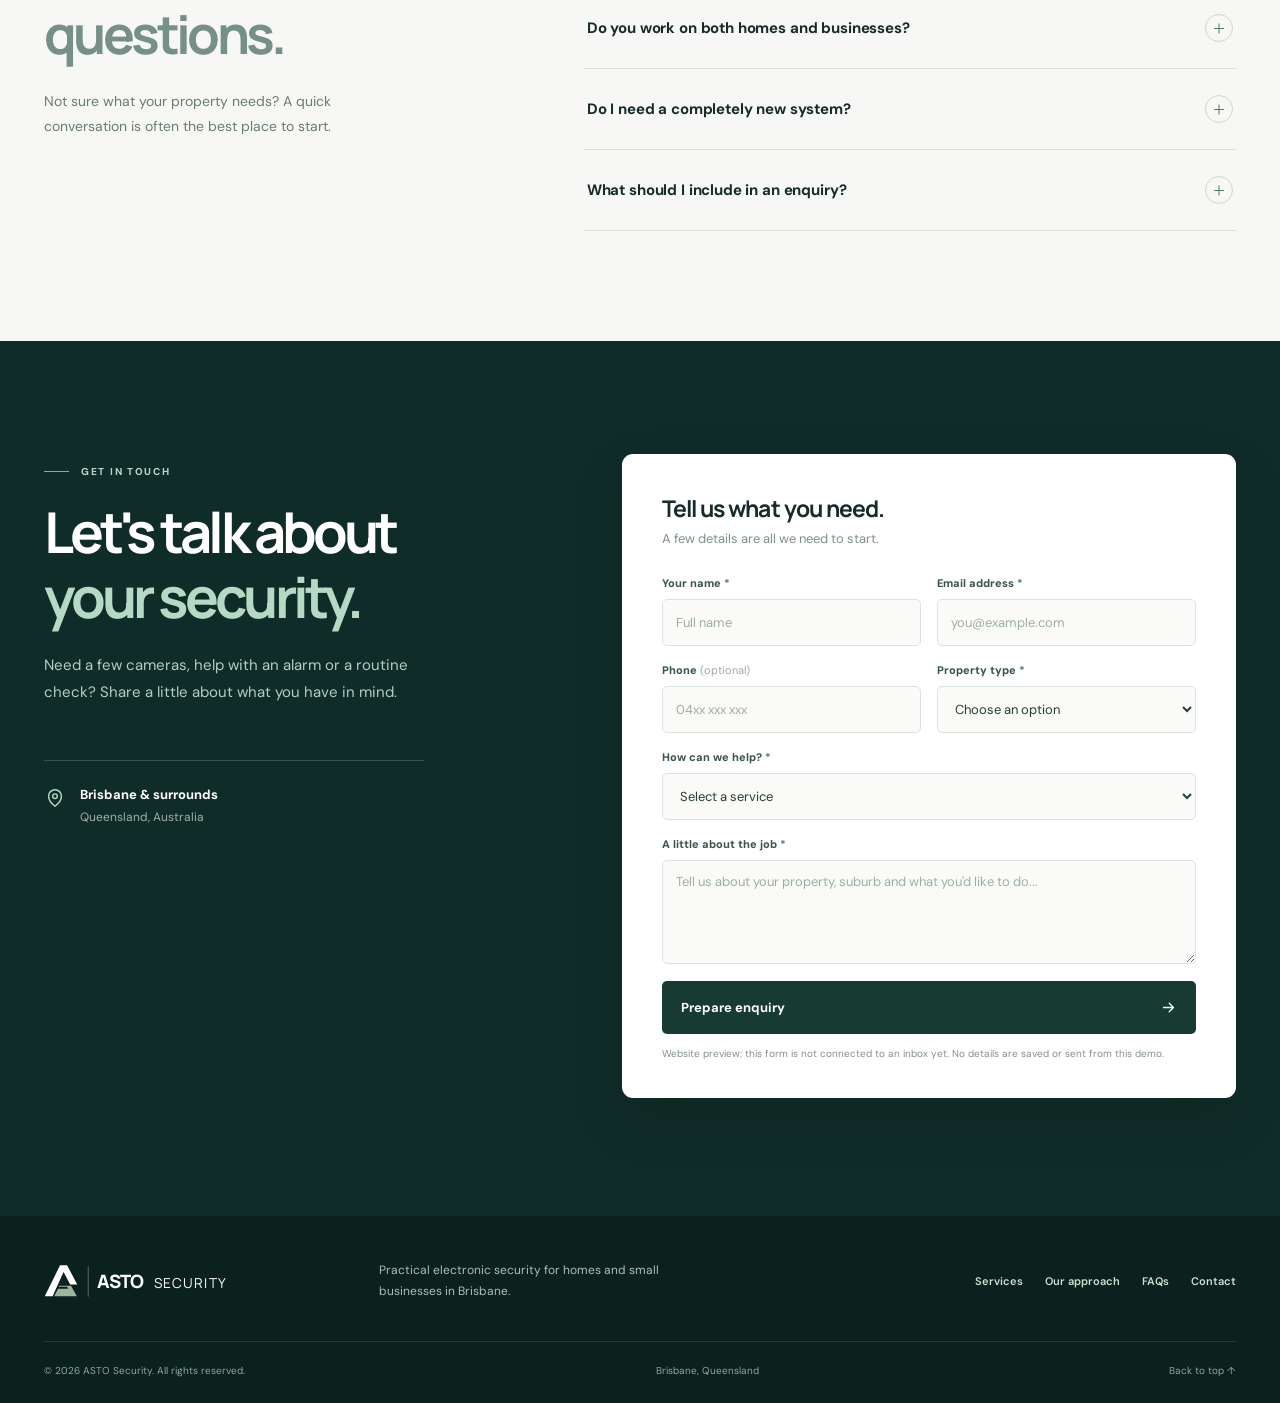
==== commit b4396dee: "Integrate ASTO SECURITY brand identity and logo assets Adds the proposed Concept 1 vector logos (geo" ====
--- a/index.html
+++ b/index.html
@@ -6,7 +6,7 @@
   <meta name="theme-color" content="#f8f8f5">
   <meta name="description" content="ASTO Security offers CCTV camera systems, intruder alarms and preventative maintenance for Brisbane homes and small businesses.">
   <title>ASTO Security | CCTV, Alarms & Maintenance in Brisbane</title>
-  <link rel="icon" href="assets/favicon.svg" type="image/svg+xml">
+  <link rel="icon" href="assets/branding/asto-favicon-tab.svg" type="image/svg+xml">
   <link rel="preconnect" href="https://fonts.googleapis.com">
   <link rel="preconnect" href="https://fonts.gstatic.com" crossorigin>
   <link href="https://fonts.googleapis.com/css2?family=DM+Sans:wght@400;500;600;700&family=Manrope:wght@400;500;600;700;800&display=swap" rel="stylesheet">
@@ -18,8 +18,13 @@
   <header class="site-header" id="top">
     <div class="container header-row">
       <a class="brand" href="#top" aria-label="ASTO Security, back to top">
-        <span class="brand-mark" aria-hidden="true"><svg viewBox="0 0 40 40" fill="none"><path d="M9 29.5 18.15 10h3.7L31 29.5M14.7 22.5h10.6" stroke="currentColor" stroke-width="3" stroke-linecap="round" stroke-linejoin="round"/></svg></span>
-        <span class="brand-words"><strong>ASTO</strong><span>SECURITY</span></span>
+        <!-- Inlined from assets/branding/asto-horizontal-dark.svg so the wordmark uses the page's Manrope font -->
+        <svg class="brand-logo" viewBox="6 8 474 92" aria-hidden="true" focusable="false">
+          <g transform="translate(0 2)"><path d="M8 91L47 12H65L91 61H73L56 29L28 91H8Z" fill="#0B3D2E"/><path d="M44 64H75L90 91H32L42 72H68L65 67H44Z" fill="#9DB49E"/></g>
+          <path d="M119 17v77" stroke="#9DB49E" stroke-width="1.5" opacity=".8"/>
+          <text x="141" y="72" font-family="Manrope,Montserrat,Arial,sans-serif" font-size="47" font-weight="800" letter-spacing="-2" fill="#2B2B2B">ASTO</text>
+          <text x="286" y="72" font-family="Manrope,Montserrat,Arial,sans-serif" font-size="35" font-weight="400" letter-spacing="3" fill="#2B2B2B">SECURITY</text>
+        </svg>
       </a>
       <nav class="desktop-nav" aria-label="Main navigation">
         <a href="#services">Services</a>
@@ -161,7 +166,15 @@
   </main>
 
   <footer class="footer"><div class="container footer-main">
-    <a class="footer-brand" href="#top">ASTO <span>SECURITY</span></a>
+    <a class="footer-brand" href="#top" aria-label="ASTO Security, back to top">
+      <!-- Inlined from assets/branding/asto-horizontal-light.svg so the wordmark uses the page's Manrope font -->
+      <svg class="footer-logo" viewBox="6 8 474 92" aria-hidden="true" focusable="false">
+        <g transform="translate(0 2)"><path d="M8 91L47 12H65L91 61H73L56 29L28 91H8Z" fill="#FFFFFF"/><path d="M44 64H75L90 91H32L42 72H68L65 67H44Z" fill="#9DB49E"/></g>
+        <path d="M119 17v77" stroke="#9DB49E" stroke-width="1.5" opacity=".9"/>
+        <text x="141" y="72" font-family="Manrope,Montserrat,Arial,sans-serif" font-size="47" font-weight="800" letter-spacing="-2" fill="#FFFFFF">ASTO</text>
+        <text x="286" y="72" font-family="Manrope,Montserrat,Arial,sans-serif" font-size="35" font-weight="400" letter-spacing="3" fill="#FFFFFF">SECURITY</text>
+      </svg>
+    </a>
     <p>Practical electronic security for homes and small businesses in Brisbane.</p>
     <div class="footer-links"><a href="#services">Services</a><a href="#approach">Our approach</a><a href="#faq">FAQs</a><a href="#contact">Contact</a></div>
   </div><div class="container footer-bottom"><span>© <span id="year">2026</span> ASTO Security. All rights reserved.</span><span>Brisbane, Queensland</span><a href="#top">Back to top ↑</a></div></footer>
--- a/styles.css
+++ b/styles.css
@@ -21,11 +21,7 @@
 .site-header{height:84px;background:#fdfdfb;position:relative;z-index:30;border-bottom:1px solid rgba(15,45,39,.08)}
 .header-row{height:100%;display:flex;align-items:center;justify-content:space-between;gap:24px}
 .brand{display:flex;gap:10px;align-items:center;min-width:168px;line-height:1}
-.brand-mark{width:41px;height:41px;border-radius:12px;background:var(--dark);color:#d6ebdf;display:grid;place-items:center}
-.brand-mark svg{width:26px;height:26px}
-.brand-words{display:grid;gap:5px}
-.brand-words strong{font-family:Manrope,Arial,sans-serif;font-size:25px;font-weight:800;line-height:.86;letter-spacing:-.065em}
-.brand-words span{font-size:8px;letter-spacing:.34em;font-weight:700;color:#516760}
+.brand-logo{display:block;height:42px;width:auto;aspect-ratio:474/92;overflow:visible}
 .desktop-nav{display:flex;gap:36px;align-items:center;margin-left:auto;margin-right:auto}
 .desktop-nav a{font-size:13px;font-weight:700;color:#4a625c;transition:color .2s}
 .desktop-nav a:hover{color:#0c2823}
@@ -153,8 +149,8 @@
 /* Footer */
 .footer{background:#0a211e;color:#dbece0}
 .footer-main{display:grid;grid-template-columns:1fr 1.3fr 1.5fr;gap:45px;align-items:center;padding:44px 0 40px}
-.footer-brand{font-family:Manrope,Arial,sans-serif;font-size:23px;letter-spacing:-.065em;font-weight:800;white-space:nowrap}
-.footer-brand span{font-family:'DM Sans',Arial,sans-serif;font-size:9px;letter-spacing:.16em;color:#bdd9c8;margin-left:7px}
+.footer-brand{display:inline-block;justify-self:start;line-height:0}
+.footer-logo{display:block;height:36px;width:auto;aspect-ratio:474/92;overflow:visible}
 .footer-main p{font-size:12px;line-height:1.7;color:#a8c2b4;margin:0;max-width:285px}
 .footer-links{display:flex;justify-content:flex-end;gap:22px;flex-wrap:wrap}
 .footer-links a{font-size:11px;font-weight:600;color:#cde0d3}
@@ -191,7 +187,7 @@
  html{scroll-padding-top:72px}
  .container{width:calc(100% - 40px)}
  .site-header{height:72px}
- .brand-mark{height:37px;width:37px}.brand-words strong{font-size:22px}
+ .brand-logo{height:34px}
  .desktop-nav,.header-cta{display:none}
  .mobile-toggle{height:40px;width:43px;border:1px solid #dce5df;background:#fff;border-radius:6px;display:grid;place-items:center;color:#203e36}
  .mobile-toggle svg{height:22px;width:22px;stroke:currentColor;stroke-width:1.7;stroke-linecap:round;fill:none}
@@ -229,6 +225,7 @@
  .contact-grid{gap:38px}
  .contact-form-card{padding:30px 24px}
  .footer-main{grid-template-columns:1fr;gap:14px;padding:34px 0 30px}
+ .footer-logo{height:32px}
  .footer-links{grid-column:auto;justify-content:flex-start;gap:12px 20px;margin-top:12px}
  .footer-bottom{flex-wrap:wrap;gap:11px}
 }
